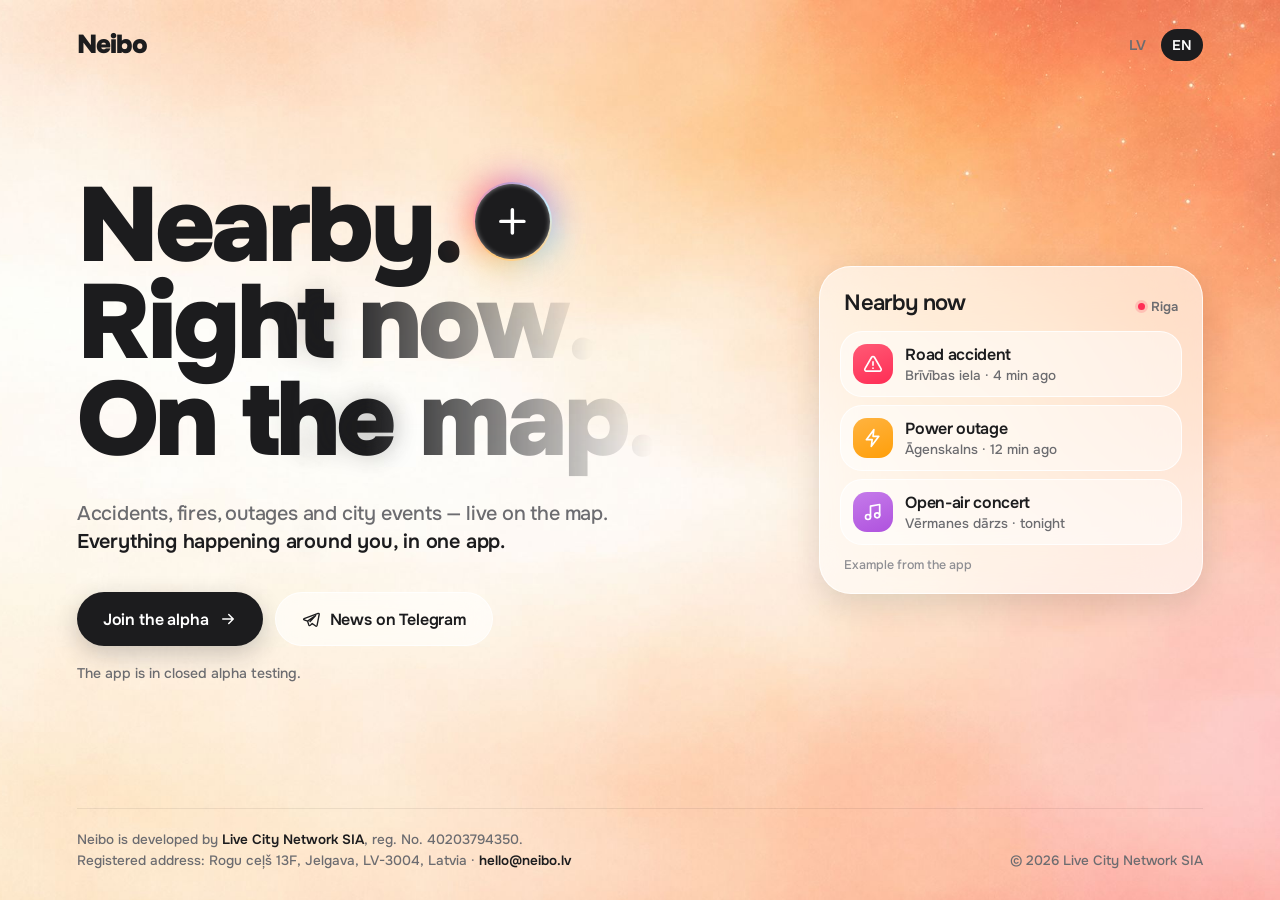
==== en/index.html @ 8a49b187 "neibo.lv: главная-визитка (LV + EN) с реквизитами SIA, страница тестеров переехала на /join/" ====
<!DOCTYPE html>
<html lang="en">
<head>
<meta charset="UTF-8">
<meta name="viewport" content="width=device-width, initial-scale=1.0, viewport-fit=cover">
<title>Neibo — live map of what’s happening in Latvia</title>
<meta name="description" content="Accidents, fires, outages and city events, live on the map. Neibo is developed by Live City Network SIA.">
<link rel="canonical" href="https://neibo.lv/en/">
<link rel="alternate" hreflang="lv" href="https://neibo.lv/">
<link rel="alternate" hreflang="en" href="https://neibo.lv/en/">
<meta property="og:type" content="website">
<meta property="og:title" content="Neibo — live map of what’s happening in Latvia">
<meta property="og:description" content="Everything happening around you, in one app.">
<meta property="og:image" content="https://neibo.lv/assets/dawn-1200.jpg">
<meta name="theme-color" content="#FBE7D6">
<link rel="icon" href="../icon.png">
<link rel="preload" href="../assets/fonts/onest-latin-900-normal.woff2" as="font" type="font/woff2" crossorigin>
<link rel="stylesheet" href="../assets/site.css">
</head>
<body>
<div class="page">

  <header class="top">
    <a class="wordmark" href="./">Neibo</a>
    <nav class="lang" aria-label="Language">
      <a href="../" hreflang="lv" lang="lv">LV</a>
      <span aria-current="page">EN</span>
    </nav>
  </header>

  <main class="hero">
    <div>
      <h1>
        <span class="ln">Nearby.<span class="plus" aria-hidden="true"><span class="halo"></span><span class="rim"></span><span class="core"><svg viewBox="0 0 24 24" fill="none" stroke="#fff" stroke-width="2.4" stroke-linecap="round"><path d="M12 4v16M4 12h16"/></svg></span></span></span>
        <span class="ln fade"><span class="s">Right now.</span><span class="b" aria-hidden="true">Right now.</span></span>
        <span class="ln fade"><span class="s">On the map.</span><span class="b" aria-hidden="true">On the map.</span></span>
      </h1>
      <p class="lead">Accidents, fires, outages and city events — live on the map. <strong>Everything happening around you, in one app.</strong></p>
      <div class="actions">
        <a class="btn btn-primary" href="../join/">Join the alpha
          <svg viewBox="0 0 24 24" fill="none" stroke="currentColor" stroke-width="2" stroke-linecap="round" stroke-linejoin="round" aria-hidden="true"><path d="M5 12h14M13 6l6 6-6 6"/></svg></a>
        <a class="btn btn-glass" href="https://t.me/neibo_app">
          <svg viewBox="0 0 24 24" fill="none" stroke="currentColor" stroke-width="1.8" stroke-linejoin="round" aria-hidden="true"><path d="M21.5 4.5 2.8 11.4c-.9.3-.9 1.6 0 1.9l4.6 1.5 1.7 5.3c.3.8 1.3 1 1.9.4l2.6-2.5 4.6 3.4c.7.5 1.7.1 1.9-.8L22.9 6c.2-1-.5-1.8-1.4-1.5Z"/><path d="m7.4 14.8 10.8-7.3-8 8.6"/></svg>
          News on Telegram</a>
      </div>
      <p class="note">The app is in closed alpha testing.</p>
    </div>

    <aside class="card" aria-label="Example from the app">
      <div class="card-head">
        <span class="card-title">Nearby now</span>
        <span class="live">Riga</span>
      </div>
      <ul class="items">
        <li class="item">
          <span class="icon i-red"><svg viewBox="0 0 24 24" fill="none" stroke="currentColor" stroke-width="2" stroke-linecap="round" stroke-linejoin="round" aria-hidden="true"><path d="M10.3 3.9 2.4 17.6A2 2 0 0 0 4.1 20.6h15.8a2 2 0 0 0 1.7-3L13.7 3.9a2 2 0 0 0-3.4 0Z"/><path d="M12 9.5v4M12 17h.01"/></svg></span>
          <span><span class="item-title">Road accident</span><span class="item-meta">Brīvības iela · 4 min ago</span></span>
        </li>
        <li class="item">
          <span class="icon i-amber"><svg viewBox="0 0 24 24" fill="none" stroke="currentColor" stroke-width="2" stroke-linecap="round" stroke-linejoin="round" aria-hidden="true"><path d="M13 2 4 14h7l-1 8 9-12h-7l1-8Z"/></svg></span>
          <span><span class="item-title">Power outage</span><span class="item-meta">Āgenskalns · 12 min ago</span></span>
        </li>
        <li class="item">
          <span class="icon i-violet"><svg viewBox="0 0 24 24" fill="none" stroke="currentColor" stroke-width="2" stroke-linecap="round" stroke-linejoin="round" aria-hidden="true"><path d="M9 18V5l11-2v13"/><circle cx="6" cy="18" r="3"/><circle cx="17" cy="16" r="3"/></svg></span>
          <span><span class="item-title">Open-air concert</span><span class="item-meta">Vērmanes dārzs · tonight</span></span>
        </li>
      </ul>
      <p class="card-foot">Example from the app</p>
    </aside>
  </main>

  <footer class="foot">
    <p>Neibo is developed by <b>Live City Network SIA</b>, reg. No. 40203794350.<br>
      Registered address: Rogu ceļš 13F, Jelgava, LV-3004, Latvia · <a href="mailto:hello@neibo.lv">hello@neibo.lv</a></p>
    <p>© 2026 Live City Network SIA</p>
  </footer>

</div>
</body>
</html>
---- assets/site.css ----
/* neibo.lv — главная. Стиль — telegram/BANNER-STYLE.md (Onest, чернила #1C1C1E, рассветный плейт). */

@font-face { font-family: 'Onest'; font-style: normal; font-display: swap; font-weight: 500;
  src: url(fonts/onest-latin-500-normal.woff2) format('woff2');
  unicode-range: U+0000-00FF,U+0131,U+0152-0153,U+02BB-02BC,U+02C6,U+02DA,U+02DC,U+0304,U+0308,U+0329,U+2000-206F,U+20AC,U+2122,U+2191,U+2193,U+2212,U+2215,U+FEFF,U+FFFD; }
@font-face { font-family: 'Onest'; font-style: normal; font-display: swap; font-weight: 500;
  src: url(fonts/onest-latin-ext-500-normal.woff2) format('woff2');
  unicode-range: U+0100-02BA,U+02BD-02C5,U+02C7-02CC,U+02CE-02D7,U+02DD-02FF,U+0304,U+0308,U+0329,U+1D00-1DBF,U+1E00-1E9F,U+1EF2-1EFF,U+2020,U+20A0-20AB,U+20AD-20C0,U+2113,U+2C60-2C7F,U+A720-A7FF; }
@font-face { font-family: 'Onest'; font-style: normal; font-display: swap; font-weight: 600;
  src: url(fonts/onest-latin-600-normal.woff2) format('woff2');
  unicode-range: U+0000-00FF,U+0131,U+0152-0153,U+02BB-02BC,U+02C6,U+02DA,U+02DC,U+0304,U+0308,U+0329,U+2000-206F,U+20AC,U+2122,U+2191,U+2193,U+2212,U+2215,U+FEFF,U+FFFD; }
@font-face { font-family: 'Onest'; font-style: normal; font-display: swap; font-weight: 600;
  src: url(fonts/onest-latin-ext-600-normal.woff2) format('woff2');
  unicode-range: U+0100-02BA,U+02BD-02C5,U+02C7-02CC,U+02CE-02D7,U+02DD-02FF,U+0304,U+0308,U+0329,U+1D00-1DBF,U+1E00-1E9F,U+1EF2-1EFF,U+2020,U+20A0-20AB,U+20AD-20C0,U+2113,U+2C60-2C7F,U+A720-A7FF; }
@font-face { font-family: 'Onest'; font-style: normal; font-display: swap; font-weight: 900;
  src: url(fonts/onest-latin-900-normal.woff2) format('woff2');
  unicode-range: U+0000-00FF,U+0131,U+0152-0153,U+02BB-02BC,U+02C6,U+02DA,U+02DC,U+0304,U+0308,U+0329,U+2000-206F,U+20AC,U+2122,U+2191,U+2193,U+2212,U+2215,U+FEFF,U+FFFD; }
@font-face { font-family: 'Onest'; font-style: normal; font-display: swap; font-weight: 900;
  src: url(fonts/onest-latin-ext-900-normal.woff2) format('woff2');
  unicode-range: U+0100-02BA,U+02BD-02C5,U+02C7-02CC,U+02CE-02D7,U+02DD-02FF,U+0304,U+0308,U+0329,U+1D00-1DBF,U+1E00-1E9F,U+1EF2-1EFF,U+2020,U+20A0-20AB,U+20AD-20C0,U+2113,U+2C60-2C7F,U+A720-A7FF; }

:root {
  --ink: #1C1C1E;
  --grey: #8E8E93;
  --grey-dark: #6C6C70;
  --glass: rgba(255, 255, 255, .62);
  --glass-edge: rgba(255, 255, 255, .78);
  --tile: rgba(255, 255, 255, .5);
  --tile-edge: rgba(255, 255, 255, .85);
  --gutter: clamp(16px, 6vw, 96px);
  --ease: cubic-bezier(.2, .8, .2, 1);
}

* { margin: 0; padding: 0; box-sizing: border-box; }

html { -webkit-text-size-adjust: 100%; }

body {
  font-family: 'Onest', -apple-system, system-ui, sans-serif;
  font-weight: 500;
  color: var(--ink);
  background: #FBE7D6;
  -webkit-font-smoothing: antialiased;
  text-rendering: optimizeLegibility;
}

/* Рассветный плейт: fixed-слой, а не background-attachment (iOS его не держит). */
body::before {
  content: "";
  position: fixed;
  inset: 0;
  z-index: -1;
  background: #FBE7D6 url(dawn.jpg) 30% center / cover no-repeat;
}
@media (max-width: 700px) {
  body::before { background-image: url(dawn-1200.jpg); background-position: 18% center; }
}

a { color: inherit; }

.page {
  min-height: 100vh;
  min-height: 100svh;
  display: grid;
  grid-template-rows: auto 1fr auto;
  padding: 28px var(--gutter) 28px;
}

/* ---------- шапка ---------- */
.top {
  display: flex;
  align-items: center;
  justify-content: space-between;
}
.wordmark {
  font-weight: 900;
  font-size: 26px;
  letter-spacing: -0.04em;
  text-decoration: none;
}
.lang {
  display: flex;
  gap: 4px;
  font-size: 14px;
  font-weight: 600;
}
.lang a, .lang span {
  padding: 7px 11px;
  border-radius: 999px;
  text-decoration: none;
}
.lang span { background: var(--ink); color: #fff; }
.lang a { color: var(--grey-dark); transition: background-color 160ms var(--ease), color 160ms var(--ease); }
.lang a:hover { background: var(--tile); color: var(--ink); }

/* ---------- первый экран ---------- */
.hero {
  display: grid;
  grid-template-columns: minmax(0, 1.15fr) minmax(0, .85fr);
  align-items: center;
  align-content: center;
  gap: 48px;
  padding: 56px 0 64px;
}

h1 {
  font-weight: 900;
  font-size: clamp(54px, 8.2vw, 116px);
  line-height: .92;
  letter-spacing: -0.035em;
  margin-bottom: 32px;
  text-wrap: balance;
}
h1 .ln { display: block; position: relative; width: max-content; max-width: 100%; }

/* Фирменный приём: правые концы строк 2–3 уходят в мягкий блюр. */
h1 .fade .s {
  -webkit-mask-image: linear-gradient(90deg, #000 0, #000 50%, transparent 100%);
          mask-image: linear-gradient(90deg, #000 0, #000 50%, transparent 100%);
}
h1 .fade .b {
  /* Запас .5em вокруг текста: иначе маска обрезает размытие прямоугольником. */
  position: absolute;
  left: -.5em;
  top: -.5em;
  padding: .5em;
  filter: blur(.11em);
  opacity: .65;
  -webkit-mask-image: linear-gradient(90deg, transparent 42%, #000 76%);
          mask-image: linear-gradient(90deg, transparent 42%, #000 76%);
  pointer-events: none;
  user-select: none;
}

/* Кнопка «+» с ореолом ИИ, встроена в первую строку. */
.plus {
  position: relative;
  display: inline-block;
  width: .72em;
  height: .72em;
  margin-left: .14em;
  vertical-align: .02em;
}
.plus .halo {
  position: absolute;
  inset: -6%;
  border-radius: 50%;
  background: conic-gradient(from 210deg, #FF9F0A, #FF2D55, #AF52DE, #5AC8FA, #FF9F0A);
  filter: blur(.16em);
  opacity: .7;
}
.plus .rim {
  position: absolute;
  inset: -2.5%;
  border-radius: 50%;
  background: conic-gradient(from 210deg, #FFCC7D, #FFA0B2, #BD9CCE, #C7EDFF, #FFD390, #FFCC7D);
}
.plus .core {
  position: absolute;
  inset: 0;
  border-radius: 50%;
  background: var(--ink);
  box-shadow: inset 0 0 .05em rgba(255, 255, 255, .5);
  display: grid;
  place-items: center;
}
.plus svg { width: 46%; height: 46%; }

.lead {
  font-size: clamp(18px, 1.55vw, 22px);
  line-height: 1.42;
  letter-spacing: -0.01em;
  color: var(--grey-dark);
  max-width: 31em;
  text-wrap: pretty;
}
.lead strong { color: var(--ink); font-weight: 600; }

.actions {
  display: flex;
  flex-wrap: wrap;
  gap: 12px;
  margin-top: 36px;
}
.btn {
  display: inline-flex;
  align-items: center;
  gap: 10px;
  height: 54px;
  padding: 0 26px;
  border-radius: 27px;
  font-size: 16px;
  font-weight: 600;
  letter-spacing: -0.01em;
  text-decoration: none;
  transition: transform 160ms var(--ease), box-shadow 160ms var(--ease), background-color 160ms var(--ease);
}
.btn:active { transform: scale(.97); }
.btn-primary {
  background: var(--ink);
  color: #fff;
  box-shadow: 0 8px 24px rgba(28, 28, 30, .22);
}
.btn-primary:hover { box-shadow: 0 10px 30px rgba(28, 28, 30, .3); transform: translateY(-1px); }
.btn-glass {
  background: var(--glass);
  border: 1px solid var(--glass-edge);
  -webkit-backdrop-filter: blur(20px) saturate(1.3);
          backdrop-filter: blur(20px) saturate(1.3);
  color: var(--ink);
}
.btn-glass:hover { background: rgba(255, 255, 255, .78); transform: translateY(-1px); }
.btn svg { width: 18px; height: 18px; flex: none; }

.note {
  margin-top: 18px;
  font-size: 14px;
  color: var(--grey-dark);
}

/* ---------- карточка-пример из приложения ---------- */
.card {
  justify-self: end;
  width: min(100%, 384px);
  padding: 20px;
  border-radius: 32px;
  background: var(--glass);
  border: 1px solid var(--glass-edge);
  -webkit-backdrop-filter: blur(28px) saturate(1.25);
          backdrop-filter: blur(28px) saturate(1.25);
  box-shadow: 0 10px 32px rgba(0, 0, 0, .12);
}
.card-head {
  display: flex;
  align-items: baseline;
  justify-content: space-between;
  gap: 12px;
  padding: 2px 4px 14px;
}
.card-title {
  font-size: 22px;
  font-weight: 600;
  letter-spacing: -0.03em;
}
.live {
  display: inline-flex;
  align-items: center;
  gap: 6px;
  font-size: 13px;
  font-weight: 600;
  color: var(--grey-dark);
}
.live::before {
  content: "";
  width: 7px;
  height: 7px;
  border-radius: 50%;
  background: #FF2D55;
  box-shadow: 0 0 0 3px rgba(255, 45, 85, .18);
}
.items { list-style: none; display: grid; gap: 8px; }
.item {
  display: grid;
  grid-template-columns: 40px 1fr;
  gap: 12px;
  align-items: center;
  padding: 12px;
  border-radius: 22px;
  background: var(--tile);
  border: 1px solid var(--tile-edge);
}
.icon {
  width: 40px;
  height: 40px;
  border-radius: 14px;
  display: grid;
  place-items: center;
  color: #fff;
}
.icon svg { width: 20px; height: 20px; }
.i-red { background: linear-gradient(160deg, #FF5A75, #FF2D55); }
.i-amber { background: linear-gradient(160deg, #FFB340, #FF9F0A); }
.i-violet { background: linear-gradient(160deg, #C57BEA, #AF52DE); }
.item-title { font-size: 16px; font-weight: 600; letter-spacing: -0.02em; line-height: 1.25; }
.item-meta { display: block; font-size: 13.5px; color: var(--grey-dark); margin-top: 2px; }
.card-foot {
  padding: 12px 4px 0;
  font-size: 12.5px;
  color: var(--grey);
}

/* ---------- подвал с реквизитами ---------- */
.foot {
  display: flex;
  flex-wrap: wrap;
  justify-content: space-between;
  align-items: flex-end;
  gap: 12px 32px;
  padding-top: 20px;
  border-top: 1px solid rgba(28, 28, 30, .08);
  font-size: 13.5px;
  line-height: 1.6;
  color: var(--grey-dark);
}
.foot p { max-width: 62em; }
.foot b { font-weight: 600; color: var(--ink); }
.foot a { text-decoration: none; color: var(--ink); font-weight: 600; }
.foot a:hover { text-decoration: underline; text-underline-offset: 3px; }

/* ---------- адаптив ---------- */
@media (max-width: 960px) {
  .hero { grid-template-columns: 1fr; gap: 40px; padding: 40px 0 48px; }
  .card { justify-self: start; }
}
@media (max-width: 520px) {
  .page { padding-top: 20px; }
  h1 { font-size: 11vw; }
  .actions { flex-direction: column; align-items: stretch; }
  .btn { justify-content: center; }
  h1 { margin-bottom: 24px; }
}

@media (prefers-reduced-motion: reduce) {
  .btn { transition: none; }
}
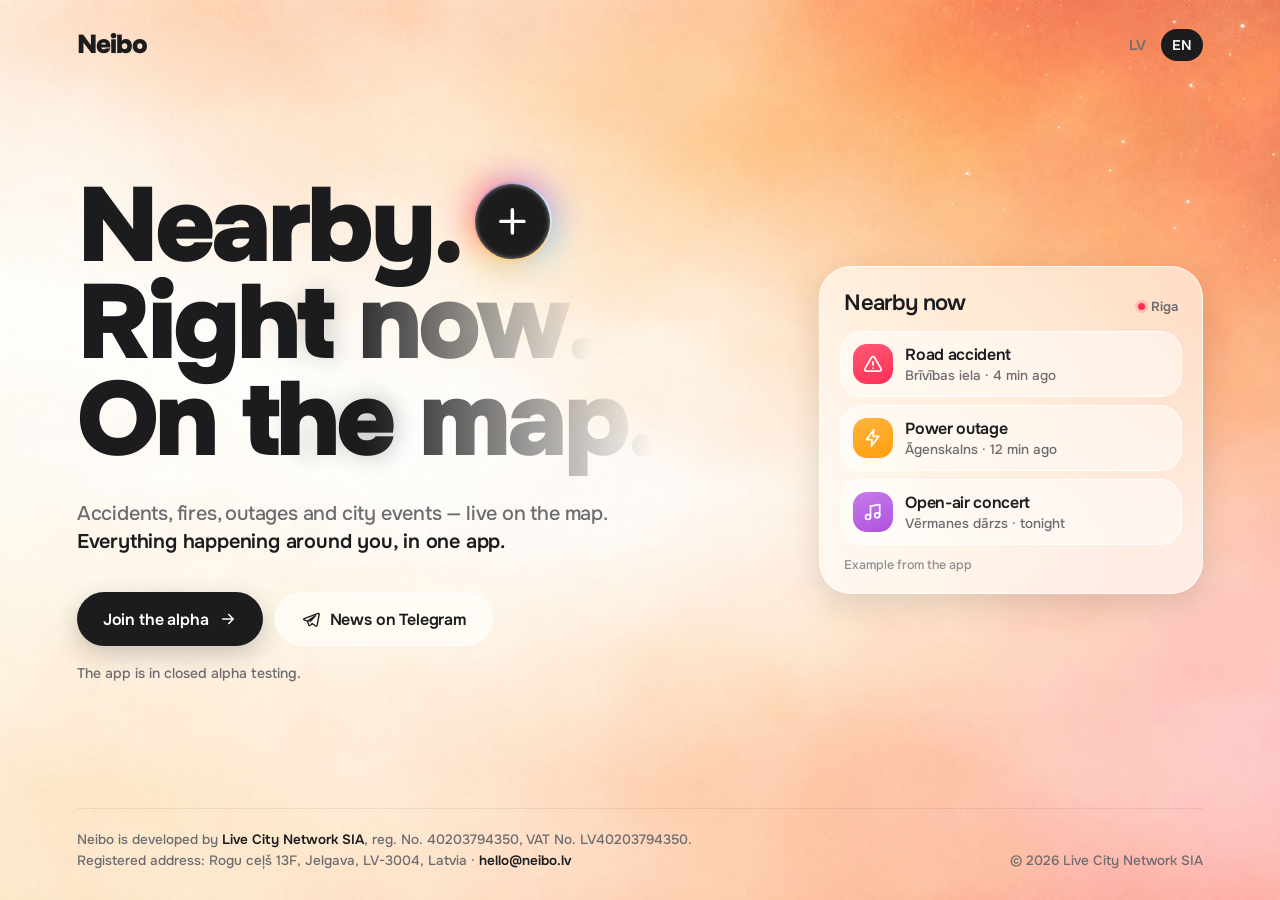
==== commit fdbac415: "neibo.lv: PVN reģ. Nr. LV40203794350 в подвале" ====
--- a/en/index.html
+++ b/en/index.html
@@ -32,8 +32,8 @@
     <div>
       <h1>
         <span class="ln">Nearby.<span class="plus" aria-hidden="true"><span class="halo"></span><span class="rim"></span><span class="core"><svg viewBox="0 0 24 24" fill="none" stroke="#fff" stroke-width="2.4" stroke-linecap="round"><path d="M12 4v16M4 12h16"/></svg></span></span></span>
-        <span class="ln fade"><span class="s">Right now.</span><span class="b" aria-hidden="true">Right now.</span></span>
-        <span class="ln fade"><span class="s">On the map.</span><span class="b" aria-hidden="true">On the map.</span></span>
+        <span class="ln fade" data-t="Right now."><span class="s">Right now.</span></span>
+        <span class="ln fade" data-t="On the map."><span class="s">On the map.</span></span>
       </h1>
       <p class="lead">Accidents, fires, outages and city events — live on the map. <strong>Everything happening around you, in one app.</strong></p>
       <div class="actions">
@@ -70,7 +70,7 @@
   </main>
 
   <footer class="foot">
-    <p>Neibo is developed by <b>Live City Network SIA</b>, reg. No. 40203794350.<br>
+    <p>Neibo is developed by <b>Live City Network SIA</b>, reg. No. 40203794350, VAT No. LV40203794350.<br>
       Registered address: Rogu ceļš 13F, Jelgava, LV-3004, Latvia · <a href="mailto:hello@neibo.lv">hello@neibo.lv</a></p>
     <p>© 2026 Live City Network SIA</p>
   </footer>
--- a/assets/site.css
+++ b/assets/site.css
@@ -118,7 +118,9 @@
   -webkit-mask-image: linear-gradient(90deg, #000 0, #000 50%, transparent 100%);
           mask-image: linear-gradient(90deg, #000 0, #000 50%, transparent 100%);
 }
-h1 .fade .b {
+h1 .fade::after {
+  content: attr(data-t);
+  content: attr(data-t) / "";
   /* Запас .5em вокруг текста: иначе маска обрезает размытие прямоугольником. */
   position: absolute;
   left: -.5em;
